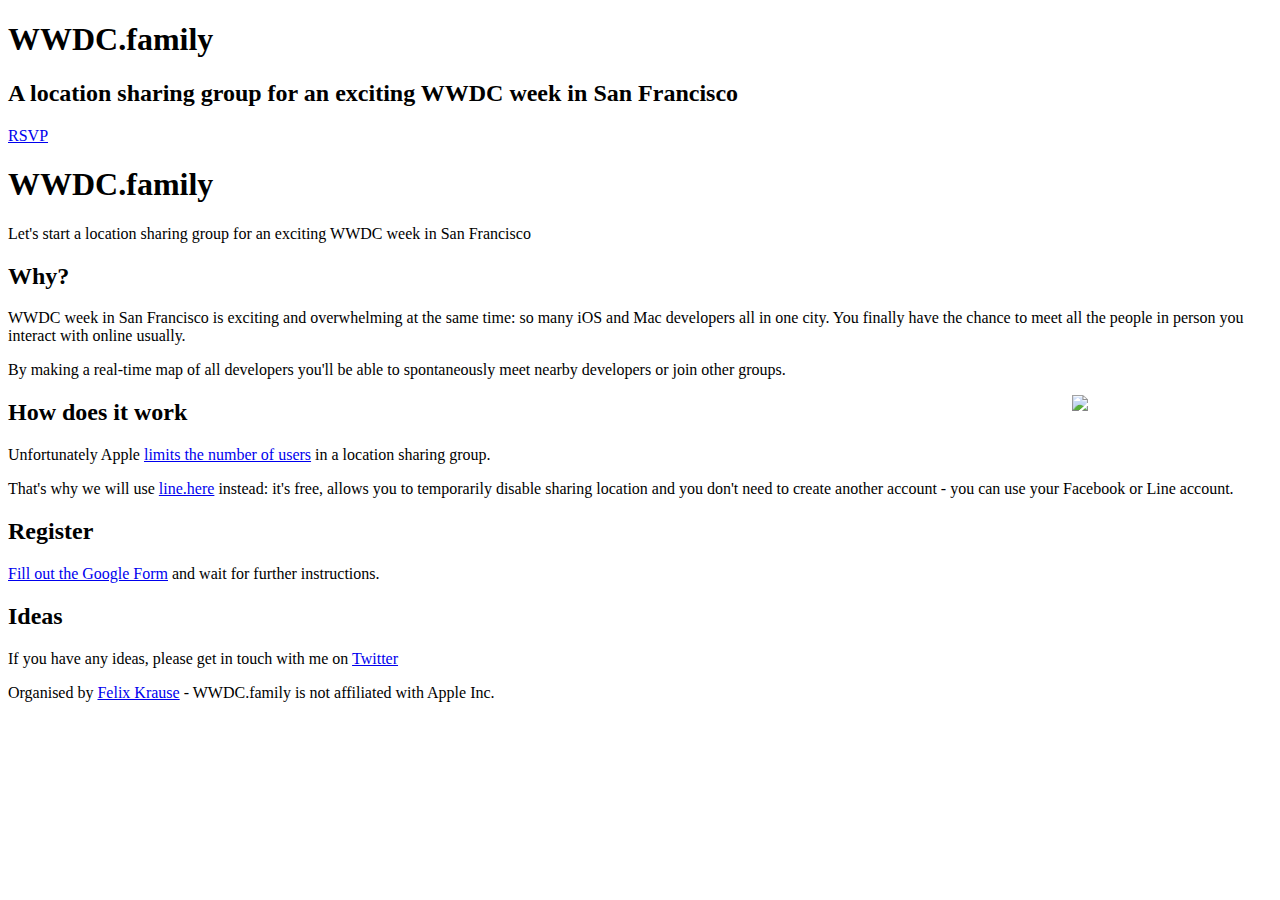
==== index.html @ e0198c7c "Tweaked wording" ====
<!DOCTYPE html>
<html lang="en-us">
  <head>
    <meta charset="UTF-8">
    <title>WWDC.family</title>
    <meta name="viewport" content="width=device-width, initial-scale=1">
    <link rel="stylesheet" type="text/css" href="stylesheets/normalize.css" media="screen">
    <link href='https://fonts.googleapis.com/css?family=Open+Sans:400,700' rel='stylesheet' type='text/css'>
    <link rel="stylesheet" type="text/css" href="stylesheets/stylesheet.css" media="screen">
    <link rel="stylesheet" type="text/css" href="stylesheets/github-light.css" media="screen">
  </head>
  <body>
    <section class="page-header">
      <h1 class="project-name">WWDC.family</h1>
      <h2 class="project-tagline">A location sharing group for an exciting WWDC week in San Francisco</h2>
      <a href="https://goo.gl/forms/sweIs0R63MUHWpIh1
" class="btn" target="_blank">RSVP</a>
    </section>
    <section class="main-content">
      <h1>
<a id="wwdcfamily" class="anchor" href="#wwdcfamily" aria-hidden="true"><span aria-hidden="true" class="octicon octicon-link"></span></a>WWDC.family</h1>

<p>Let's start a location sharing group for an exciting WWDC week in San Francisco</p>

<h2>
<a id="why" class="anchor" href="#why" aria-hidden="true"><span aria-hidden="true" class="octicon octicon-link"></span></a>Why?</h2>

<p>
WWDC week in San Francisco is exciting and overwhelming at the same time: so many iOS and Mac developers all in one city. You finally have the chance to meet all the people in person you interact with online usually.
</p>
<p>
By making a real-time map of all developers you'll be able to spontaneously meet nearby developers or join other groups.
</p>

<img src="http://a5.mzstatic.com/us/r30/Purple7/v4/6a/e8/33/6ae833a6-f99d-fead-730b-003f950834ff/screen322x572.jpeg" width="200px" align="right" style="margin-left: 20px" />
<h2>
<a id="how-does-it-work" class="anchor" href="#how-does-it-work" aria-hidden="true"><span aria-hidden="true" class="octicon octicon-link"></span></a>How does it work</h2>

<p>Unfortunately Apple <a href="https://twitter.com/Cocoanetics/status/211186967667412992" target="_blank">limits the number of users</a> in a location sharing group.</p>
<p>That's why we will use <a href="http://here.line.me/en" target="_blank">line.here</a> instead: it's free, allows you to temporarily disable sharing location and you don't need to create another account - you can use your Facebook or Line account.</p>

<h2>
<a id="register" class="anchor" href="#register" aria-hidden="true"><span aria-hidden="true" class="octicon octicon-link"></span></a>Register</h2>

<p><a target="_blank" href="https://goo.gl/forms/sweIs0R63MUHWpIh1">Fill out the Google Form</a> and wait for further instructions. </p>

<h2>
<a id="ideas" class="anchor" href="#ideas" aria-hidden="true"><span aria-hidden="true" class="octicon octicon-link"></span></a>Ideas</h2>

<p>If you have any ideas, please get in touch with me on <a href="https://twitter.com/KrauseFx">Twitter</a></p>

  <section>
      <footer class="site-footer">
        <span class="site-footer-credits">Organised by <a href="https://krausefx.com" target="_blank">Felix Krause</a> - WWDC.family is not affiliated with Apple Inc.</span>
      </footer>

    </section>

  
  </body>
</html>
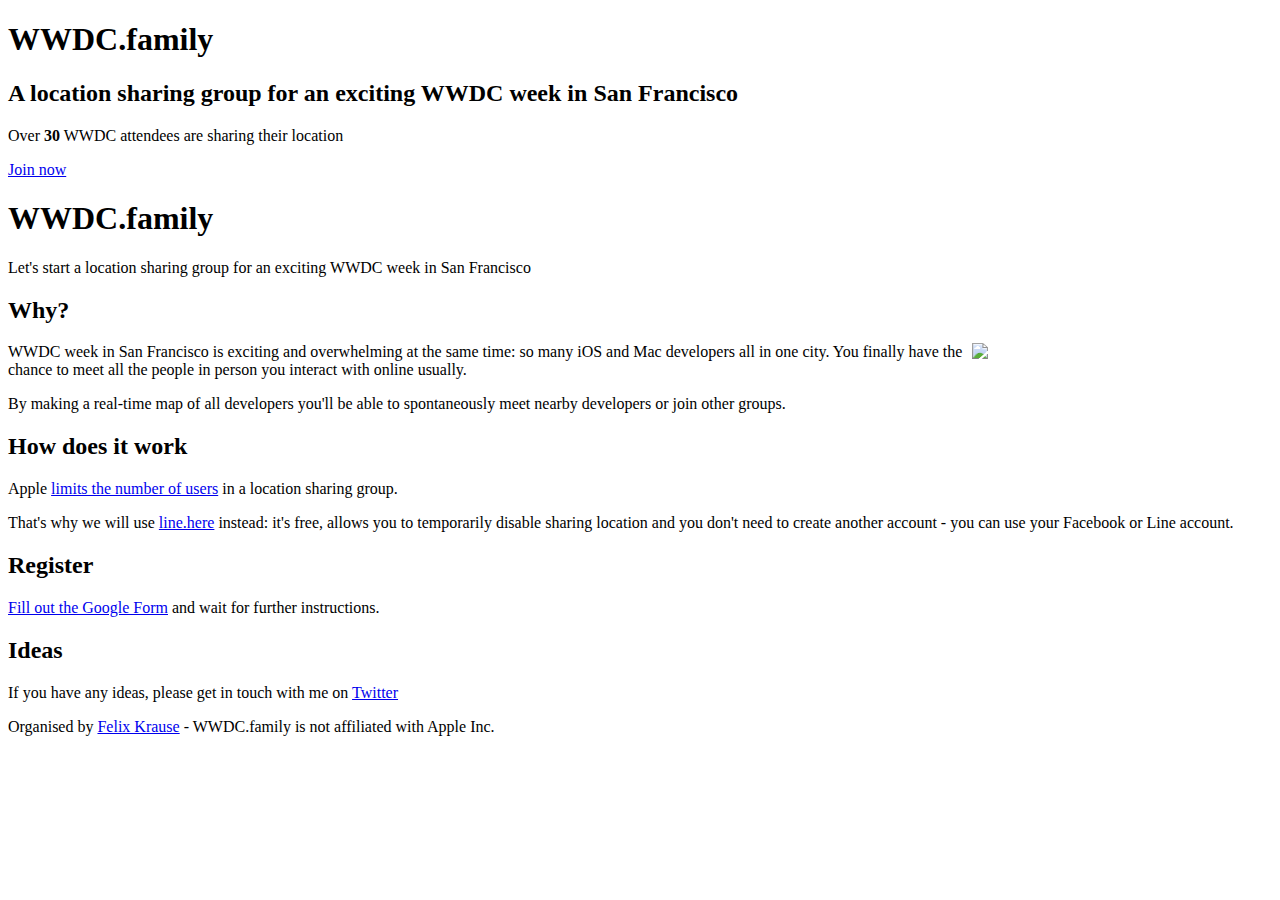
==== commit c574146a: "Less negative text" ====
--- a/index.html
+++ b/index.html
@@ -13,8 +13,9 @@
     <section class="page-header">
       <h1 class="project-name">WWDC.family</h1>
       <h2 class="project-tagline">A location sharing group for an exciting WWDC week in San Francisco</h2>
+      <p class="live">Over <b>30</b> WWDC attendees are sharing their location</p>
       <a href="https://goo.gl/forms/sweIs0R63MUHWpIh1
-" class="btn" target="_blank">RSVP</a>
+" class="btn" target="_blank">Join now</a>
     </section>
     <section class="main-content">
       <h1>
@@ -25,6 +26,9 @@
 <h2>
 <a id="why" class="anchor" href="#why" aria-hidden="true"><span aria-hidden="true" class="octicon octicon-link"></span></a>Why?</h2>
 
+<img src="Screenshot.png" width="300px" align="right" class="screenshot" />
+
+
 <p>
 WWDC week in San Francisco is exciting and overwhelming at the same time: so many iOS and Mac developers all in one city. You finally have the chance to meet all the people in person you interact with online usually.
 </p>
@@ -32,11 +36,10 @@
 By making a real-time map of all developers you'll be able to spontaneously meet nearby developers or join other groups.
 </p>
 
-<img src="http://a5.mzstatic.com/us/r30/Purple7/v4/6a/e8/33/6ae833a6-f99d-fead-730b-003f950834ff/screen322x572.jpeg" width="200px" align="right" style="margin-left: 20px" />
 <h2>
 <a id="how-does-it-work" class="anchor" href="#how-does-it-work" aria-hidden="true"><span aria-hidden="true" class="octicon octicon-link"></span></a>How does it work</h2>
 
-<p>Unfortunately Apple <a href="https://twitter.com/Cocoanetics/status/211186967667412992" target="_blank">limits the number of users</a> in a location sharing group.</p>
+<p>Apple <a href="https://twitter.com/Cocoanetics/status/211186967667412992" target="_blank">limits the number of users</a> in a location sharing group.</p>
 <p>That's why we will use <a href="http://here.line.me/en" target="_blank">line.here</a> instead: it's free, allows you to temporarily disable sharing location and you don't need to create another account - you can use your Facebook or Line account.</p>
 
 <h2>
@@ -47,7 +50,7 @@
 <h2>
 <a id="ideas" class="anchor" href="#ideas" aria-hidden="true"><span aria-hidden="true" class="octicon octicon-link"></span></a>Ideas</h2>
 
-<p>If you have any ideas, please get in touch with me on <a href="https://twitter.com/KrauseFx">Twitter</a></p>
+<p>If you have any ideas, please get in touch with me on <a href="https://twitter.com/KrauseFx" target="_blank">Twitter</a></p>
 
   <section>
       <footer class="site-footer">
@@ -58,4 +61,14 @@
 
   
   </body>
+  <script>
+  (function(i,s,o,g,r,a,m){i['GoogleAnalyticsObject']=r;i[r]=i[r]||function(){
+  (i[r].q=i[r].q||[]).push(arguments)},i[r].l=1*new Date();a=s.createElement(o),
+  m=s.getElementsByTagName(o)[0];a.async=1;a.src=g;m.parentNode.insertBefore(a,m)
+  })(window,document,'script','https://www.google-analytics.com/analytics.js','ga');
+
+  ga('create', 'UA-18658848-12', 'auto');
+  ga('set', 'anonymizeIp', true)
+  ga('send', 'pageview');
+</script>
 </html>
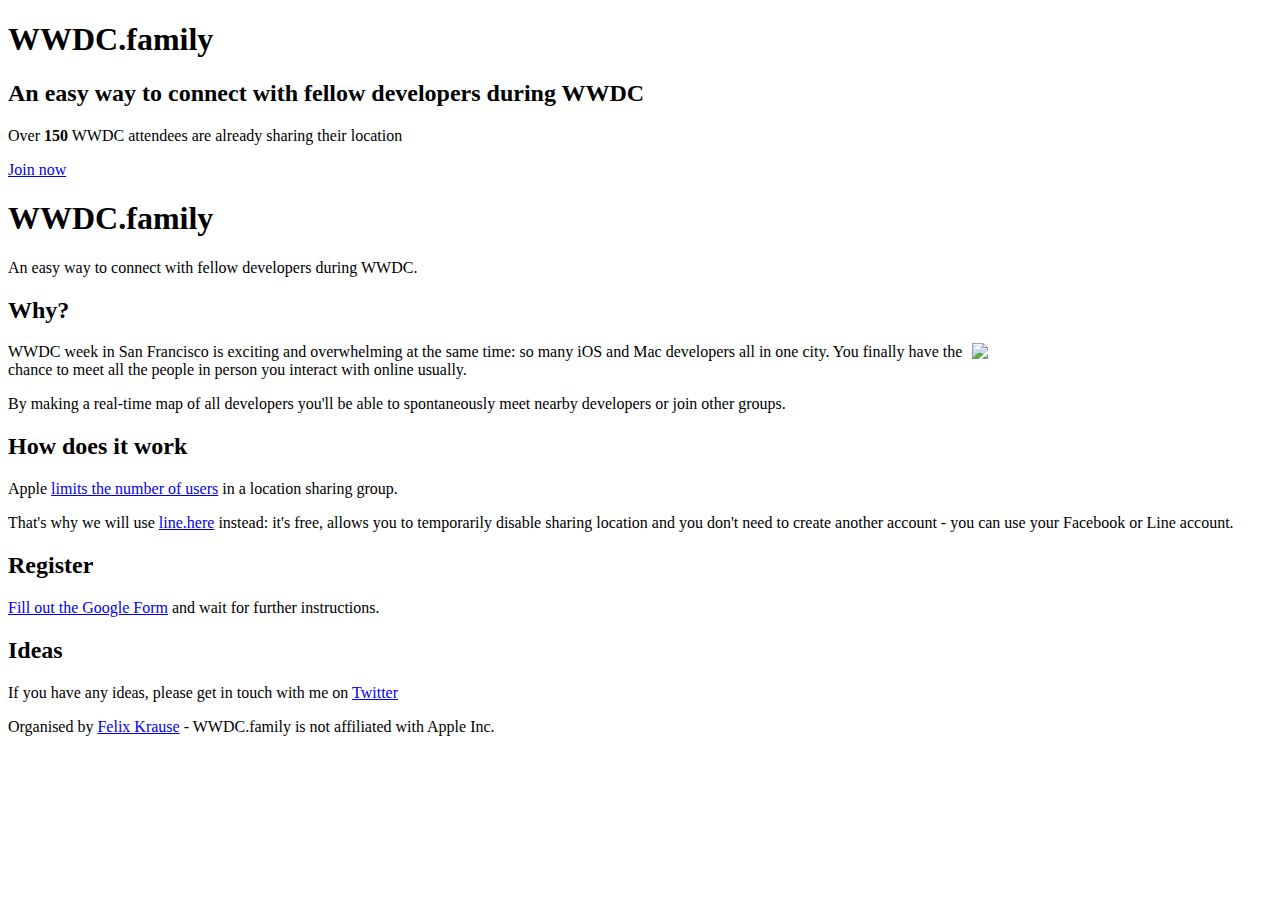
==== commit 383f4cc3: "Updated number of developers" ====
--- a/index.html
+++ b/index.html
@@ -2,7 +2,7 @@
 <html lang="en-us">
   <head>
     <meta charset="UTF-8">
-    <title>WWDC.family</title>
+    <title>WWDC.family - An easy way to connect with fellow developers during WWDC</title>
     <meta name="viewport" content="width=device-width, initial-scale=1">
     <link rel="stylesheet" type="text/css" href="stylesheets/normalize.css" media="screen">
     <link href='https://fonts.googleapis.com/css?family=Open+Sans:400,700' rel='stylesheet' type='text/css'>
@@ -12,8 +12,8 @@
   <body>
     <section class="page-header">
       <h1 class="project-name">WWDC.family</h1>
-      <h2 class="project-tagline">A location sharing group for an exciting WWDC week in San Francisco</h2>
-      <p class="live">Over <b>30</b> WWDC attendees are sharing their location</p>
+      <h2 class="project-tagline">An easy way to connect with fellow developers during WWDC</h2>
+      <p class="live">Over <b>150</b> WWDC attendees are already sharing their location</p>
       <a href="https://goo.gl/forms/sweIs0R63MUHWpIh1
 " class="btn" target="_blank">Join now</a>
     </section>
@@ -21,7 +21,7 @@
       <h1>
 <a id="wwdcfamily" class="anchor" href="#wwdcfamily" aria-hidden="true"><span aria-hidden="true" class="octicon octicon-link"></span></a>WWDC.family</h1>
 
-<p>Let's start a location sharing group for an exciting WWDC week in San Francisco</p>
+<p>An easy way to connect with fellow developers during WWDC.</p>
 
 <h2>
 <a id="why" class="anchor" href="#why" aria-hidden="true"><span aria-hidden="true" class="octicon octicon-link"></span></a>Why?</h2>
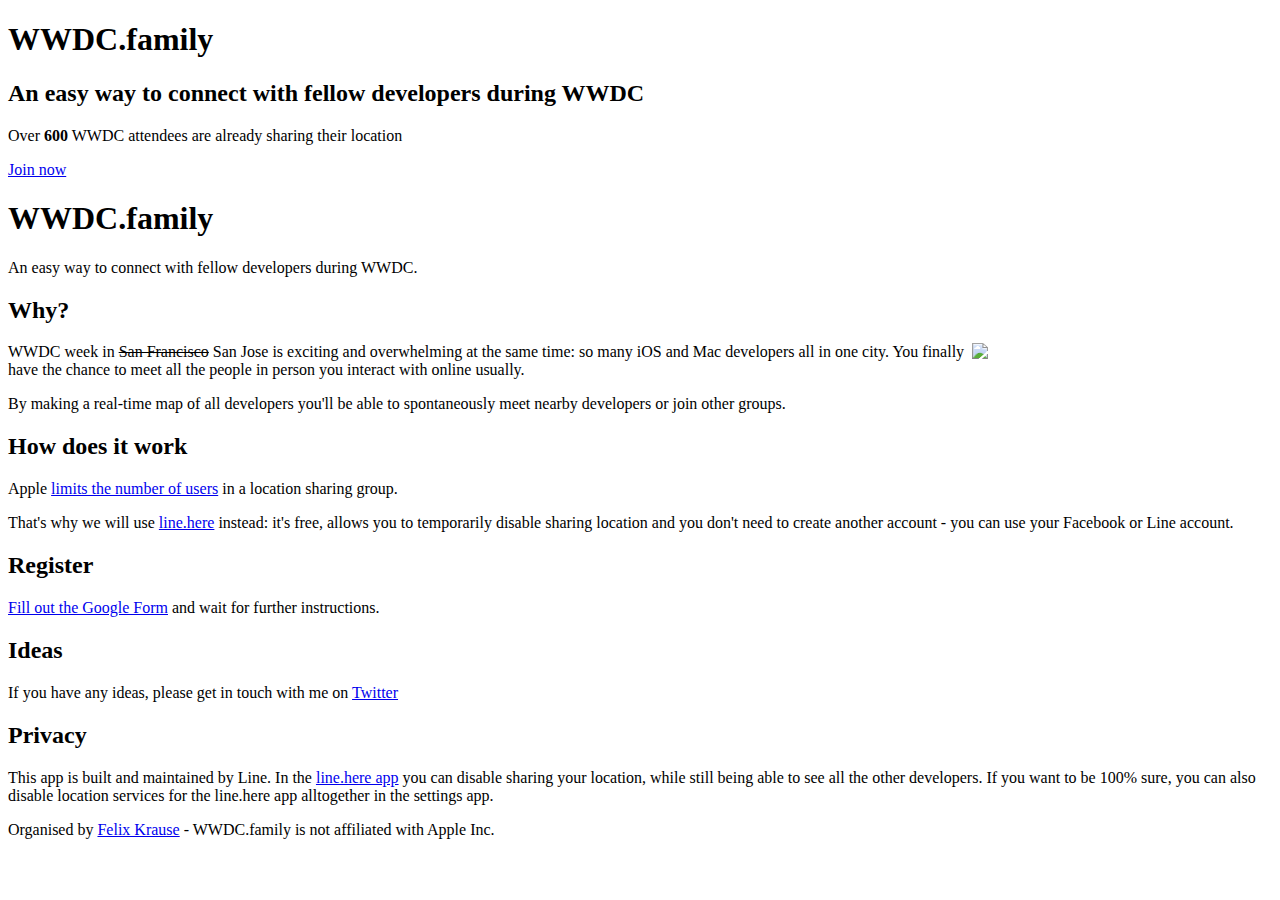
==== commit 0b5268a4: "WWDC was moved to San Jose 😢" ====
--- a/index.html
+++ b/index.html
@@ -13,7 +13,7 @@
     <section class="page-header">
       <h1 class="project-name">WWDC.family</h1>
       <h2 class="project-tagline">An easy way to connect with fellow developers during WWDC</h2>
-      <p class="live">Over <b>150</b> WWDC attendees are already sharing their location</p>
+      <p class="live">Over <b>600</b> WWDC attendees are already sharing their location</p>
       <a href="https://goo.gl/forms/sweIs0R63MUHWpIh1
 " class="btn" target="_blank">Join now</a>
     </section>
@@ -30,7 +30,7 @@
 
 
 <p>
-WWDC week in San Francisco is exciting and overwhelming at the same time: so many iOS and Mac developers all in one city. You finally have the chance to meet all the people in person you interact with online usually.
+WWDC week in <strike>San Francisco</strike> San Jose is exciting and overwhelming at the same time: so many iOS and Mac developers all in one city. You finally have the chance to meet all the people in person you interact with online usually.
 </p>
 <p>
 By making a real-time map of all developers you'll be able to spontaneously meet nearby developers or join other groups.
@@ -52,6 +52,11 @@
 
 <p>If you have any ideas, please get in touch with me on <a href="https://twitter.com/KrauseFx" target="_blank">Twitter</a></p>
 
+<h2>
+<a id="privacy" class="anchor" href="#privacy" aria-hidden="true"><span aria-hidden="true" class="octicon octicon-link"></span></a>Privacy</h2>
+
+<p>This app is built and maintained by Line. In the <a href="http://here.line.me/en" target="_blank">line.here app</a> you can disable sharing your location, while still being able to see all the other developers. If you want to be 100% sure, you can also disable location services for the line.here app alltogether in the settings app.</p>
+
   <section>
       <footer class="site-footer">
         <span class="site-footer-credits">Organised by <a href="https://krausefx.com" target="_blank">Felix Krause</a> - WWDC.family is not affiliated with Apple Inc.</span>
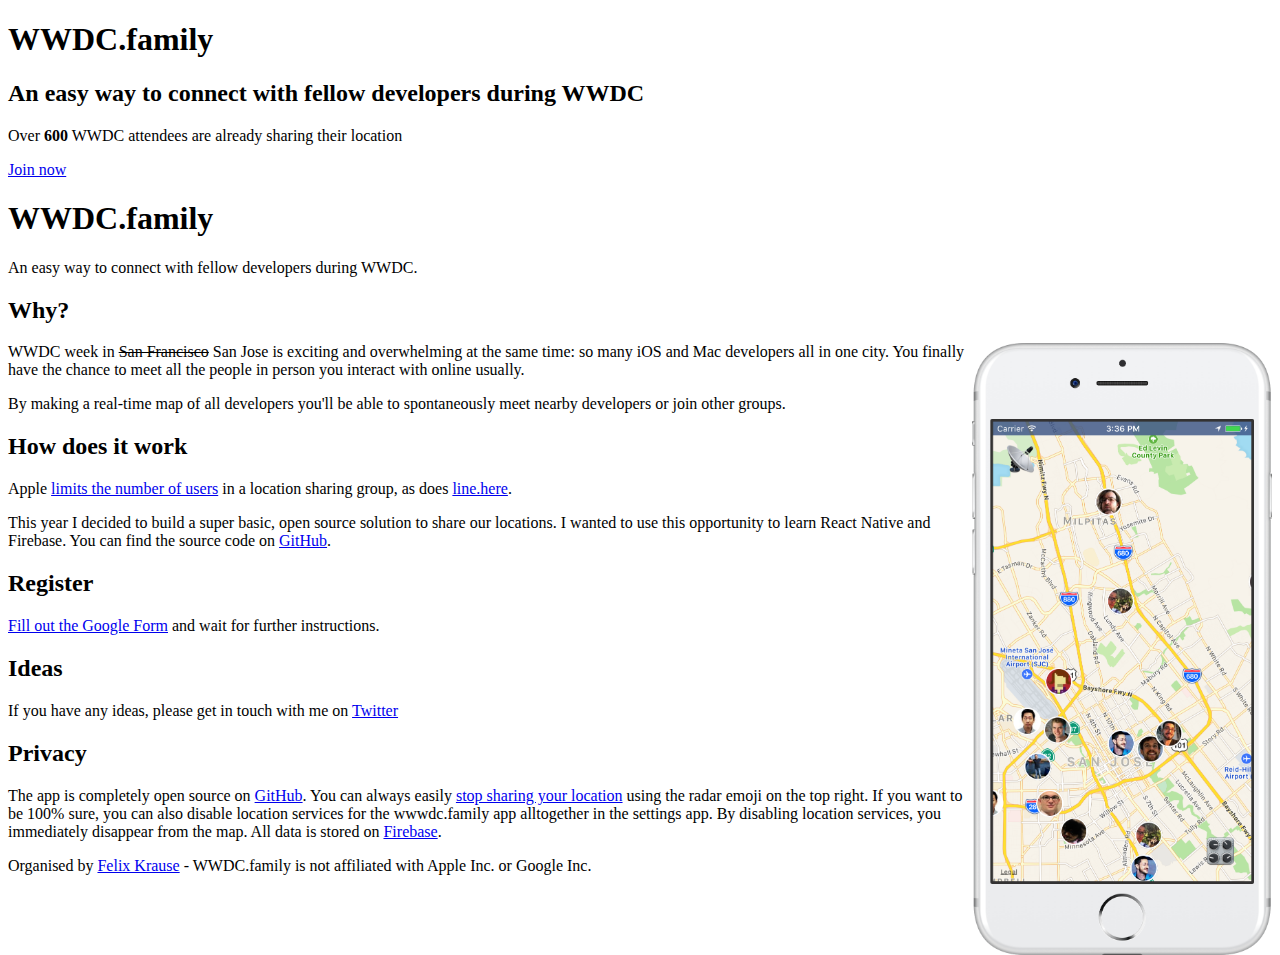
==== commit 35470550: "Rename screenshot to invalidate cache" ====
--- a/index.html
+++ b/index.html
@@ -26,7 +26,7 @@
 <h2>
 <a id="why" class="anchor" href="#why" aria-hidden="true"><span aria-hidden="true" class="octicon octicon-link"></span></a>Why?</h2>
 
-<img src="Screenshot.png" width="300px" align="right" class="screenshot" />
+<img src="Screenshot2.png" width="300px" align="right" class="screenshot" />
 
 
 <p>
@@ -39,8 +39,8 @@
 <h2>
 <a id="how-does-it-work" class="anchor" href="#how-does-it-work" aria-hidden="true"><span aria-hidden="true" class="octicon octicon-link"></span></a>How does it work</h2>
 
-<p>Apple <a href="https://twitter.com/Cocoanetics/status/211186967667412992" target="_blank">limits the number of users</a> in a location sharing group.</p>
-<p>That's why we will use <a href="http://here.line.me/en" target="_blank">line.here</a> instead: it's free, allows you to temporarily disable sharing location and you don't need to create another account - you can use your Facebook or Line account.</p>
+<p>Apple <a href="https://twitter.com/Cocoanetics/status/211186967667412992" target="_blank">limits the number of users</a> in a location sharing group, as does <a href="http://here.line.me/en" target="_blank">line.here</a>.</p>
+<p>This year I decided to build a super basic, open source solution to share our locations. I wanted to use this opportunity to learn React Native and Firebase. You can find the source code on <a href="https://github.com/wwdc-family/app" target="_blank">GitHub</a>.</p>
 
 <h2>
 <a id="register" class="anchor" href="#register" aria-hidden="true"><span aria-hidden="true" class="octicon octicon-link"></span></a>Register</h2>
@@ -55,11 +55,11 @@
 <h2>
 <a id="privacy" class="anchor" href="#privacy" aria-hidden="true"><span aria-hidden="true" class="octicon octicon-link"></span></a>Privacy</h2>
 
-<p>This app is built and maintained by Line. In the <a href="http://here.line.me/en" target="_blank">line.here app</a> you can disable sharing your location, while still being able to see all the other developers. If you want to be 100% sure, you can also disable location services for the line.here app alltogether in the settings app.</p>
+<p>The app is completely open source on <a href="https://github.com/wwdc-family/app" target="_blank">GitHub</a>. You can always easily <a href="ScreenshotSettings.png" target="_blank">stop sharing your location</a> using the radar emoji on the top right. If you want to be 100% sure, you can also disable location services for the wwwdc.family app alltogether in the settings app. By disabling location services, you immediately disappear from the map. All data is stored on <a href="https://firebase.google.com">Firebase</a>.
 
   <section>
       <footer class="site-footer">
-        <span class="site-footer-credits">Organised by <a href="https://krausefx.com" target="_blank">Felix Krause</a> - WWDC.family is not affiliated with Apple Inc.</span>
+        <span class="site-footer-credits">Organised by <a href="https://krausefx.com" target="_blank">Felix Krause</a> - WWDC.family is not affiliated with Apple Inc. or Google Inc.</span>
       </footer>
 
     </section>
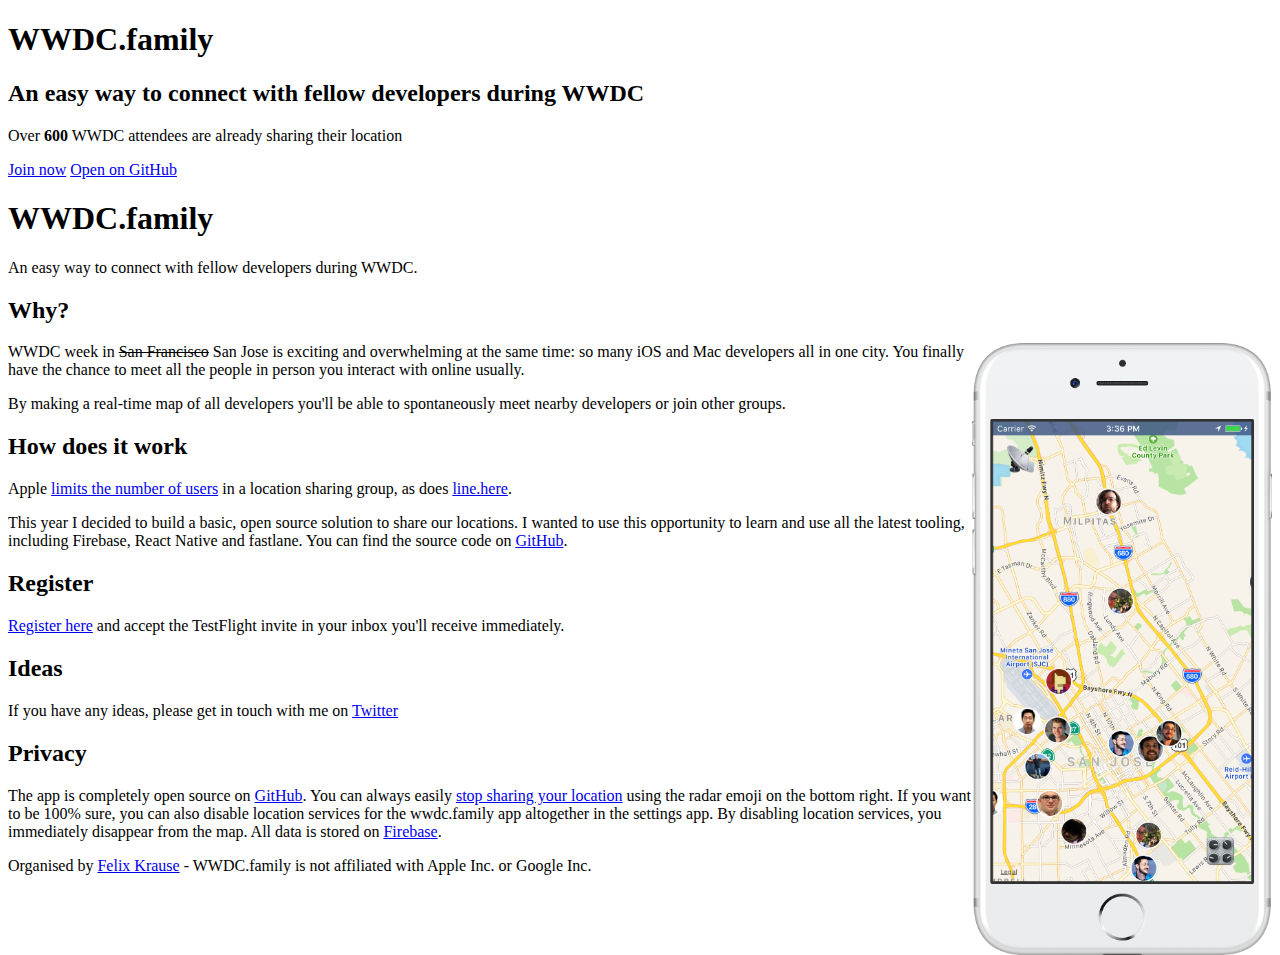
==== commit 168137bb: "updated line.here link" ====
--- a/index.html
+++ b/index.html
@@ -14,8 +14,8 @@
       <h1 class="project-name">WWDC.family</h1>
       <h2 class="project-tagline">An easy way to connect with fellow developers during WWDC</h2>
       <p class="live">Over <b>600</b> WWDC attendees are already sharing their location</p>
-      <a href="https://goo.gl/forms/sweIs0R63MUHWpIh1
-" class="btn" target="_blank">Join now</a>
+      <a href="https://docs.google.com/forms/d/e/1FAIpQLSdS3gwtm313qWMYHyeoYsLMqu1yDv8nHgzad5BB0Hf_d_db7A/viewform?usp=sf_link" class="btn" target="_blank">Join now</a>
+      <a href="https://github.com/wwdc-family/app" class="btn" target="_blank">Open on GitHub</a>
     </section>
     <section class="main-content">
       <h1>
@@ -39,13 +39,13 @@
 <h2>
 <a id="how-does-it-work" class="anchor" href="#how-does-it-work" aria-hidden="true"><span aria-hidden="true" class="octicon octicon-link"></span></a>How does it work</h2>
 
-<p>Apple <a href="https://twitter.com/Cocoanetics/status/211186967667412992" target="_blank">limits the number of users</a> in a location sharing group, as does <a href="http://here.line.me/en" target="_blank">line.here</a>.</p>
-<p>This year I decided to build a super basic, open source solution to share our locations. I wanted to use this opportunity to learn React Native and Firebase. You can find the source code on <a href="https://github.com/wwdc-family/app" target="_blank">GitHub</a>.</p>
+<p>Apple <a href="https://twitter.com/Cocoanetics/status/211186967667412992" target="_blank">limits the number of users</a> in a location sharing group, as does <a href="https://line.me/en-US/" target="_blank">line.here</a>.</p>
+<p>This year I decided to build a basic, open source solution to share our locations. I wanted to use this opportunity to learn and use all the latest tooling, including Firebase, React Native and fastlane. You can find the source code on <a href="https://github.com/wwdc-family/app" target="_blank">GitHub</a>.</p>
 
 <h2>
 <a id="register" class="anchor" href="#register" aria-hidden="true"><span aria-hidden="true" class="octicon octicon-link"></span></a>Register</h2>
 
-<p><a target="_blank" href="https://goo.gl/forms/sweIs0R63MUHWpIh1">Fill out the Google Form</a> and wait for further instructions. </p>
+<p><a target="_blank" href="https://docs.google.com/forms/d/e/1FAIpQLSdS3gwtm313qWMYHyeoYsLMqu1yDv8nHgzad5BB0Hf_d_db7A/viewform?usp=sf_link">Register here</a> and accept the TestFlight invite in your inbox you'll receive immediately.</p>
 
 <h2>
 <a id="ideas" class="anchor" href="#ideas" aria-hidden="true"><span aria-hidden="true" class="octicon octicon-link"></span></a>Ideas</h2>
@@ -55,7 +55,7 @@
 <h2>
 <a id="privacy" class="anchor" href="#privacy" aria-hidden="true"><span aria-hidden="true" class="octicon octicon-link"></span></a>Privacy</h2>
 
-<p>The app is completely open source on <a href="https://github.com/wwdc-family/app" target="_blank">GitHub</a>. You can always easily <a href="ScreenshotSettings.png" target="_blank">stop sharing your location</a> using the radar emoji on the top right. If you want to be 100% sure, you can also disable location services for the wwwdc.family app alltogether in the settings app. By disabling location services, you immediately disappear from the map. All data is stored on <a href="https://firebase.google.com">Firebase</a>.
+<p>The app is completely open source on <a href="https://github.com/wwdc-family/app" target="_blank">GitHub</a>. You can always easily <a href="ScreenshotSettings.png" target="_blank">stop sharing your location</a> using the radar emoji on the bottom right. If you want to be 100% sure, you can also disable location services for the wwdc.family app altogether in the settings app. By disabling location services, you immediately disappear from the map. All data is stored on <a href="https://firebase.google.com">Firebase</a>.
 
   <section>
       <footer class="site-footer">
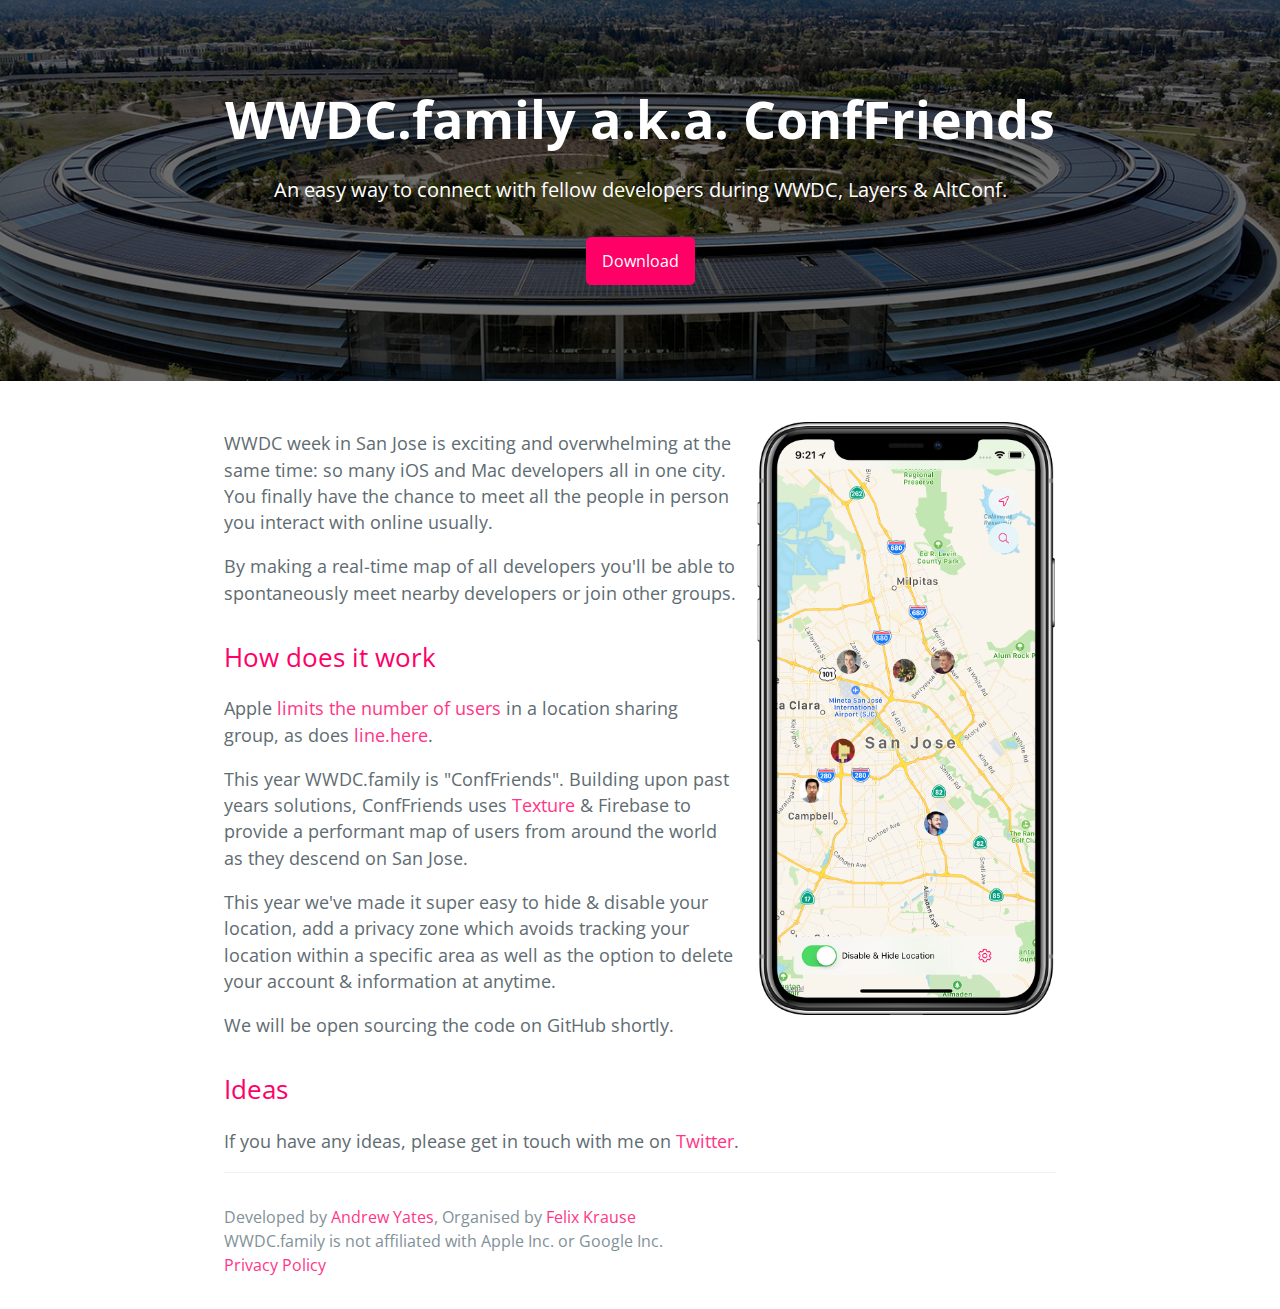
==== commit 6bd4fdad: "Merge pull request #10 from ay8s/task/conffriends" ====
--- a/index.html
+++ b/index.html
@@ -11,26 +11,19 @@
   </head>
   <body>
     <section class="page-header">
-      <h1 class="project-name">WWDC.family</h1>
-      <h2 class="project-tagline">An easy way to connect with fellow developers during WWDC</h2>
-      <p class="live">Over <b>600</b> WWDC attendees are already sharing their location</p>
-      <a href="https://docs.google.com/forms/d/e/1FAIpQLSdS3gwtm313qWMYHyeoYsLMqu1yDv8nHgzad5BB0Hf_d_db7A/viewform?usp=sf_link" class="btn" target="_blank">Join now</a>
-      <a href="https://github.com/wwdc-family/app" class="btn" target="_blank">Open on GitHub</a>
+      <h1 class="project-name">WWDC.family a.k.a. ConfFriends</h1>
+      <h2 class="project-tagline">An easy way to connect with fellow developers during WWDC, Layers &amp; AltConf.</h2>
+      <!--<p class="live">Over <b>600</b> WWDC attendees are already sharing their location</p>-->
+      <a href="https://itunes.apple.com/app/id1386399019?ct=site" class="btn" target="_blank">Download</a>
+      <!--<a href="https://github.com/wwdc-family/app" class="btn" target="_blank">Open on GitHub</a>-->
     </section>
     <section class="main-content">
-      <h1>
-<a id="wwdcfamily" class="anchor" href="#wwdcfamily" aria-hidden="true"><span aria-hidden="true" class="octicon octicon-link"></span></a>WWDC.family</h1>
-
-<p>An easy way to connect with fellow developers during WWDC.</p>
-
-<h2>
-<a id="why" class="anchor" href="#why" aria-hidden="true"><span aria-hidden="true" class="octicon octicon-link"></span></a>Why?</h2>
 
 <img src="Screenshot2.png" width="300px" align="right" class="screenshot" />
 
 
 <p>
-WWDC week in <strike>San Francisco</strike> San Jose is exciting and overwhelming at the same time: so many iOS and Mac developers all in one city. You finally have the chance to meet all the people in person you interact with online usually.
+WWDC week in San Jose is exciting and overwhelming at the same time: so many iOS and Mac developers all in one city. You finally have the chance to meet all the people in person you interact with online usually.
 </p>
 <p>
 By making a real-time map of all developers you'll be able to spontaneously meet nearby developers or join other groups.
@@ -40,26 +33,23 @@
 <a id="how-does-it-work" class="anchor" href="#how-does-it-work" aria-hidden="true"><span aria-hidden="true" class="octicon octicon-link"></span></a>How does it work</h2>
 
 <p>Apple <a href="https://twitter.com/Cocoanetics/status/211186967667412992" target="_blank">limits the number of users</a> in a location sharing group, as does <a href="https://line.me/en-US/" target="_blank">line.here</a>.</p>
-<p>This year I decided to build a basic, open source solution to share our locations. I wanted to use this opportunity to learn and use all the latest tooling, including Firebase, React Native and fastlane. You can find the source code on <a href="https://github.com/wwdc-family/app" target="_blank">GitHub</a>.</p>
 
-<h2>
-<a id="register" class="anchor" href="#register" aria-hidden="true"><span aria-hidden="true" class="octicon octicon-link"></span></a>Register</h2>
+<p>This year WWDC.family is "ConfFriends". Building upon past years solutions, ConfFriends uses <a href="http://texturegroup.org/">Texture</a> &amp; Firebase to provide a performant map of users from around the world as they descend on San Jose.</p>
 
-<p><a target="_blank" href="https://docs.google.com/forms/d/e/1FAIpQLSdS3gwtm313qWMYHyeoYsLMqu1yDv8nHgzad5BB0Hf_d_db7A/viewform?usp=sf_link">Register here</a> and accept the TestFlight invite in your inbox you'll receive immediately.</p>
+<p>This year we've made it super easy to hide &amp; disable your location, add a privacy zone which avoids tracking your location within a specific area as well as the option to delete your account &amp; information at anytime.</p>
 
-<h2>
-<a id="ideas" class="anchor" href="#ideas" aria-hidden="true"><span aria-hidden="true" class="octicon octicon-link"></span></a>Ideas</h2>
+<p>We will be open sourcing the code on GitHub shortly.</p>
 
-<p>If you have any ideas, please get in touch with me on <a href="https://twitter.com/KrauseFx" target="_blank">Twitter</a></p>
+<h2><a id="ideas" class="anchor" href="#ideas" aria-hidden="true"><span aria-hidden="true" class="octicon octicon-link"></span></a>Ideas</h2>
 
-<h2>
-<a id="privacy" class="anchor" href="#privacy" aria-hidden="true"><span aria-hidden="true" class="octicon octicon-link"></span></a>Privacy</h2>
+<p>If you have any ideas, please get in touch with me on <a href="https://twitter.com/ay8s" target="_blank">Twitter</a>.</p>
 
-<p>The app is completely open source on <a href="https://github.com/wwdc-family/app" target="_blank">GitHub</a>. You can always easily <a href="ScreenshotSettings.png" target="_blank">stop sharing your location</a> using the radar emoji on the bottom right. If you want to be 100% sure, you can also disable location services for the wwdc.family app altogether in the settings app. By disabling location services, you immediately disappear from the map. All data is stored on <a href="https://firebase.google.com">Firebase</a>.
 
   <section>
       <footer class="site-footer">
-        <span class="site-footer-credits">Organised by <a href="https://krausefx.com" target="_blank">Felix Krause</a> - WWDC.family is not affiliated with Apple Inc. or Google Inc.</span>
+        <span class="site-footer-credits">Developed by <a href="https://twitter.com/ay8s" target="_blank">Andrew Yates</a>, Organised by <a href="https://krausefx.com" target="_blank">Felix Krause</a></span>
+        <span class="site-footer-credits">WWDC.family is not affiliated with Apple Inc. or Google Inc.</span>
+        <span class="site-footer-credits"><a href="privacy.html">Privacy Policy</a></span>
       </footer>
 
     </section>
--- a/stylesheets/stylesheet.css
+++ b/stylesheets/stylesheet.css
@@ -0,0 +1,262 @@
+* {
+  box-sizing: border-box; }
+
+body {
+  padding: 0;
+  margin: 0;
+  font-family: "Open Sans", "Helvetica Neue", Helvetica, Arial, sans-serif;
+  font-size: 16px;
+  line-height: 1.5;
+  color: #606c71; }
+
+a {
+  color: #ff3686;
+  text-decoration: none; }
+  a:hover {
+    text-decoration: underline; }
+
+.btn {
+  display: inline-block;
+  margin-bottom: 1rem;
+  color: rgba(255, 255, 255, 1.0);
+  background-color: #ff0066;
+  border-radius: 0.3rem;
+  transition: color 0.2s, background-color 0.2s, border-color 0.2s; }
+  .btn + .btn {
+    margin-left: 1rem; }
+
+.btn:hover {
+  color: rgba(255, 255, 255, 1.0);
+  text-decoration: none;
+  background-color: #ff3686; }
+
+.live {
+  font-size: 130%;
+}
+
+@media screen and (min-width: 64em) {
+  .btn {
+    padding: 0.75rem 1rem; } 
+}
+
+.screenshot {
+  margin-left: 20px;
+}
+
+@media screen and (min-width: 42em) and (max-width: 64em) {
+  .btn {
+    padding: 0.6rem 0.9rem;
+    font-size: 0.9rem; } }
+
+@media screen and (max-width: 42em) {
+  .btn {
+    display: block;
+    width: 100%;
+    padding: 0.75rem;
+    font-size: 0.9rem; }
+    .btn + .btn {
+      margin-top: 1rem;
+      margin-left: 0; } }
+
+.page-header {
+  color: #fff;
+  text-align: center;
+  background: url("../spaceship.jpg") no-repeat;
+  background-position: center center;
+  -webkit-background-size: cover;
+  -moz-background-size: cover;
+  -o-background-size: cover;
+  background-size: cover;
+}
+
+@media screen and (max-width: 30em) {
+  .screenshot {
+    width: 100%;
+    margin-bottom: 20px;
+  }
+}
+
+@media screen and (min-width: 64em) {
+  .page-header {
+    padding: 5rem 6rem; } }
+
+@media screen and (min-width: 42em) and (max-width: 64em) {
+  .page-header {
+    padding: 3rem 4rem; } }
+
+@media screen and (max-width: 42em) {
+  .page-header {
+    padding: 2rem 1rem; } }
+
+.project-name {
+  margin-top: 0;
+  margin-bottom: 0.1rem; }
+
+@media screen and (min-width: 64em) {
+  .project-name {
+    font-size: 3.25rem; } }
+
+@media screen and (min-width: 42em) and (max-width: 64em) {
+  .project-name {
+    font-size: 2.25rem; } }
+
+@media screen and (max-width: 42em) {
+  .project-name {
+    font-size: 1.75rem; } }
+
+.project-tagline {
+  margin-bottom: 2rem;
+  font-weight: normal; }
+
+@media screen and (min-width: 64em) {
+  .project-tagline {
+    font-size: 1.25rem; } }
+
+@media screen and (min-width: 42em) and (max-width: 64em) {
+  .project-tagline {
+    font-size: 1.15rem; } }
+
+@media screen and (max-width: 42em) {
+  .project-tagline {
+    font-size: 1rem; } }
+
+.main-content :first-child {
+  margin-top: 0; }
+.main-content img {
+  max-width: 100%; }
+.main-content h1, .main-content h2, .main-content h3, .main-content h4, .main-content h5, .main-content h6 {
+  margin-top: 2rem;
+  margin-bottom: 1rem;
+  font-weight: normal;
+  color: #ff0066; }
+.main-content p {
+  margin-bottom: 1em; }
+.main-content code {
+  padding: 2px 4px;
+  font-family: Consolas, "Liberation Mono", Menlo, Courier, monospace;
+  font-size: 0.9rem;
+  color: #383e41;
+  background-color: #f3f6fa;
+  border-radius: 0.3rem; }
+.main-content pre {
+  padding: 0.8rem;
+  margin-top: 0;
+  margin-bottom: 1rem;
+  font: 1rem Consolas, "Liberation Mono", Menlo, Courier, monospace;
+  color: #567482;
+  word-wrap: normal;
+  background-color: #f3f6fa;
+  border: solid 1px #dce6f0;
+  border-radius: 0.3rem; }
+  .main-content pre > code {
+    padding: 0;
+    margin: 0;
+    font-size: 0.9rem;
+    color: #567482;
+    word-break: normal;
+    white-space: pre;
+    background: transparent;
+    border: 0; }
+.main-content .highlight {
+  margin-bottom: 1rem; }
+  .main-content .highlight pre {
+    margin-bottom: 0;
+    word-break: normal; }
+.main-content .highlight pre, .main-content pre {
+  padding: 0.8rem;
+  overflow: auto;
+  font-size: 0.9rem;
+  line-height: 1.45;
+  border-radius: 0.3rem; }
+.main-content pre code, .main-content pre tt {
+  display: inline;
+  max-width: initial;
+  padding: 0;
+  margin: 0;
+  overflow: initial;
+  line-height: inherit;
+  word-wrap: normal;
+  background-color: transparent;
+  border: 0; }
+  .main-content pre code:before, .main-content pre code:after, .main-content pre tt:before, .main-content pre tt:after {
+    content: normal; }
+.main-content ul, .main-content ol {
+  margin-top: 0; }
+.main-content blockquote {
+  padding: 0 1rem;
+  margin-left: 0;
+  color: #819198;
+  border-left: 0.3rem solid #dce6f0; }
+  .main-content blockquote > :first-child {
+    margin-top: 0; }
+  .main-content blockquote > :last-child {
+    margin-bottom: 0; }
+.main-content table {
+  display: block;
+  width: 100%;
+  overflow: auto;
+  word-break: normal;
+  word-break: keep-all; }
+  .main-content table th {
+    font-weight: bold; }
+  .main-content table th, .main-content table td {
+    padding: 0.5rem 1rem;
+    border: 1px solid #e9ebec; }
+.main-content dl {
+  padding: 0; }
+  .main-content dl dt {
+    padding: 0;
+    margin-top: 1rem;
+    font-size: 1rem;
+    font-weight: bold; }
+  .main-content dl dd {
+    padding: 0;
+    margin-bottom: 1rem; }
+.main-content hr {
+  height: 2px;
+  padding: 0;
+  margin: 1rem 0;
+  background-color: #eff0f1;
+  border: 0; }
+
+@media screen and (min-width: 64em) {
+  .main-content {
+    max-width: 64rem;
+    padding: 2rem 6rem;
+    margin: 0 auto;
+    font-size: 1.1rem; } }
+
+@media screen and (min-width: 42em) and (max-width: 64em) {
+  .main-content {
+    padding: 2rem 4rem;
+    font-size: 1.1rem; } }
+
+@media screen and (max-width: 42em) {
+  .main-content {
+    padding: 2rem 1rem;
+    font-size: 1rem; } }
+
+.site-footer {
+  padding-top: 2rem;
+  margin-top: 2rem;
+  border-top: solid 1px #eff0f1; }
+
+.site-footer-owner {
+  display: block;
+  font-weight: bold; }
+
+.site-footer-credits {
+  color: #819198;
+  display: block; }
+
+@media screen and (min-width: 64em) {
+  .site-footer {
+    font-size: 1rem; } }
+
+@media screen and (min-width: 42em) and (max-width: 64em) {
+  .site-footer {
+    font-size: 1rem; } }
+
+@media screen and (max-width: 42em) {
+  .site-footer {
+    font-size: 0.9rem; } }
